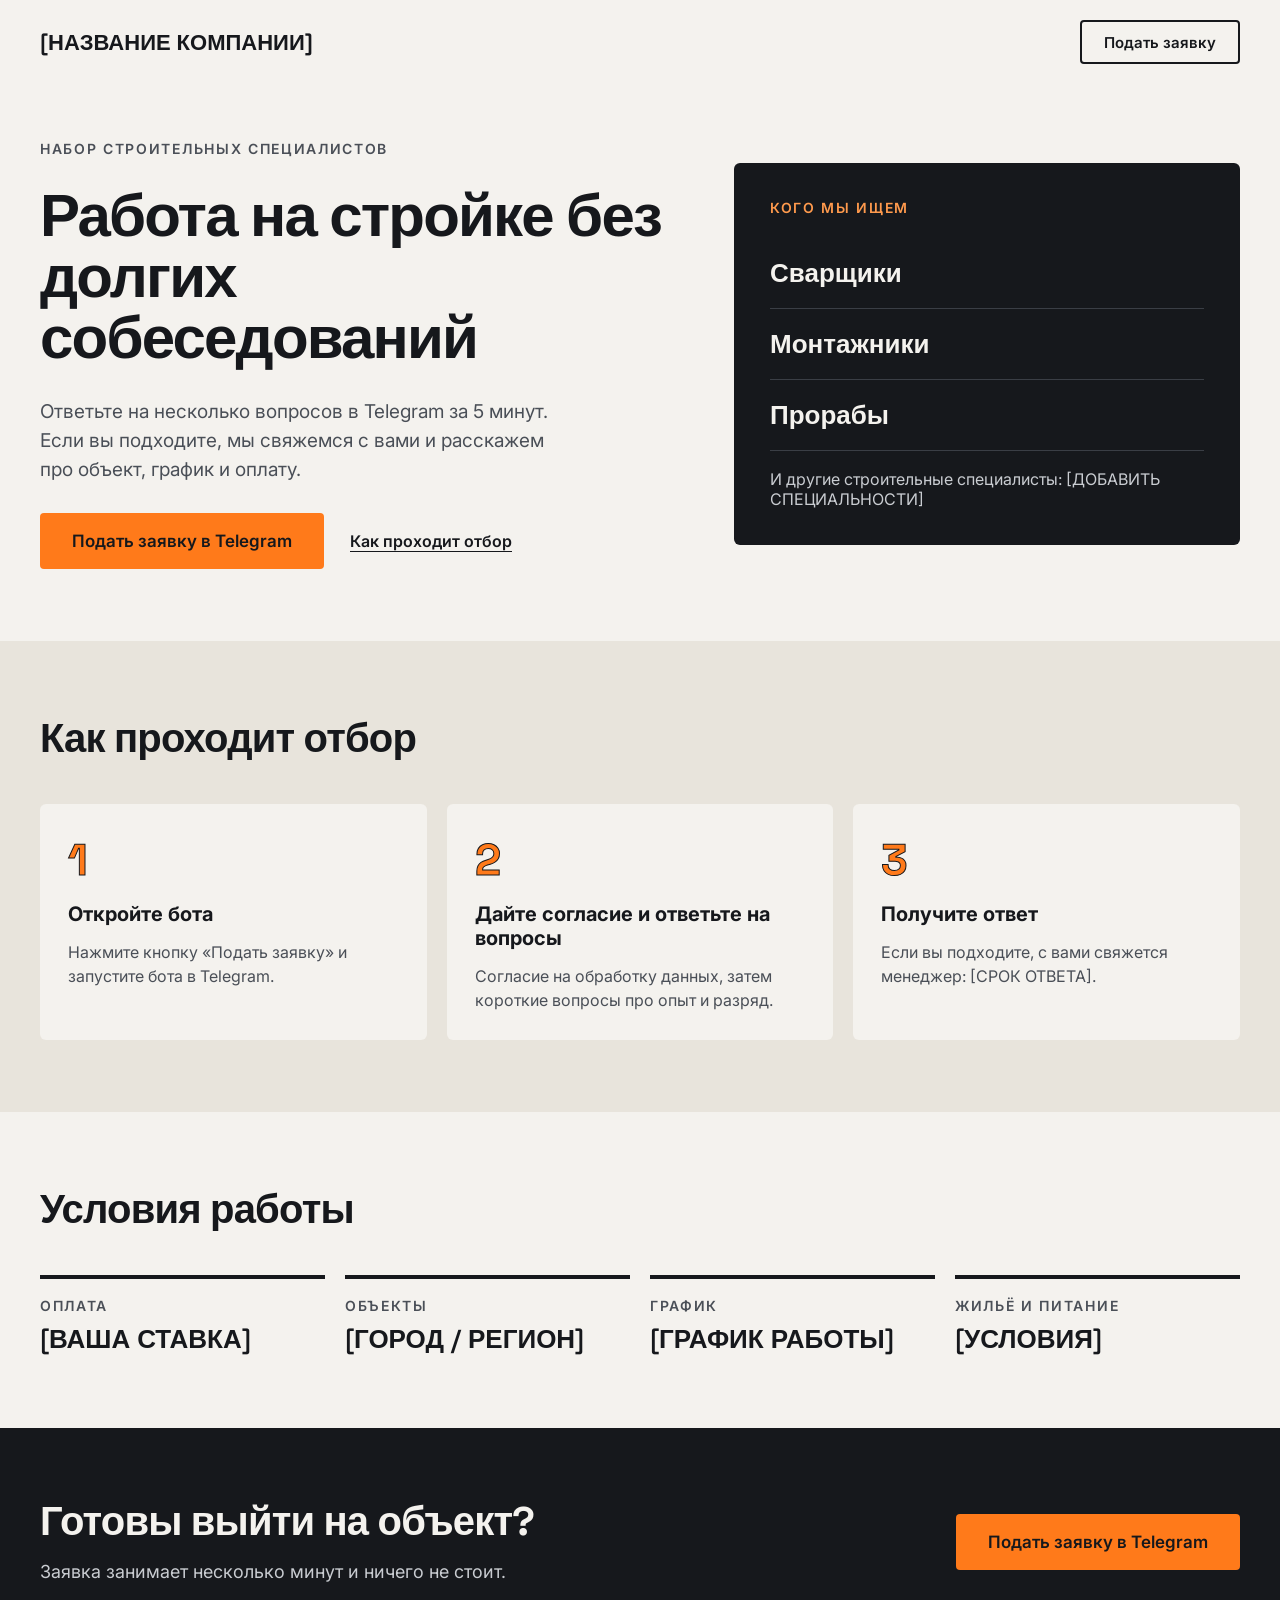
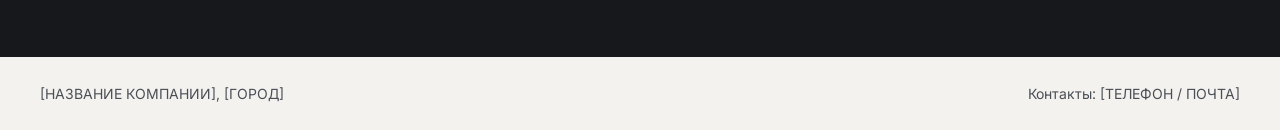
==== index.html @ 2d402ecb "Add files via upload" ====
<!doctype html>
<html lang="ru">
<head>
<meta charset="utf-8">
<meta name="viewport" content="width=device-width, initial-scale=1">
<title>Набор строителей</title>
<meta name="description" content="Набор строительных специалистов: сварщики, монтажники, прорабы. Заявка через Telegram за 5 минут.">
<link rel="preconnect" href="https://fonts.googleapis.com">
<link rel="preconnect" href="https://fonts.gstatic.com" crossorigin>
<link rel="stylesheet" href="https://fonts.googleapis.com/css2?family=Inter:wght@400;500;600&family=Space+Grotesk:wght@600;700&display=swap">
<style>
:root{--accent:#FF7A1A;--ink:#16181C;--bg:#F4F2EE;--bg2:#E8E4DC;--muted:#4A4F57}
*{box-sizing:border-box}
body{margin:0;background:var(--bg);color:var(--ink);font-family:'Inter',system-ui,sans-serif}
a{color:inherit;text-decoration:none}
a:focus-visible{outline:3px solid var(--ink);outline-offset:3px}
h1,h2{font-family:'Space Grotesk',sans-serif;font-weight:700;margin:0}
.wrap{width:100%;max-width:1200px;margin:0 auto}
.sec{padding:72px 24px}
.row{display:flex;flex-wrap:wrap;gap:20px}
.col{flex:1 1 240px;min-width:0}
.btn{display:inline-flex;align-items:center;justify-content:center;min-height:56px;padding:0 32px;background:var(--accent);color:var(--ink);border-radius:4px;font-weight:600;font-size:17px}
.btn-line{min-height:44px;padding:0 22px;background:none;border:2px solid var(--ink);font-size:15px}
.eyebrow{font-weight:600;font-size:14px;letter-spacing:.12em;text-transform:uppercase;color:var(--muted)}
h2{font-size:40px;letter-spacing:-.02em}
.card{background:var(--bg);border-radius:6px;padding:28px;display:flex;flex-direction:column;gap:14px}
.num{font-family:'Space Grotesk',sans-serif;font-weight:700;font-size:44px;color:var(--accent);-webkit-text-stroke:1px var(--ink)}
.card b{font-size:20px}
.card span{font-size:16px;line-height:1.5;color:var(--muted)}
.cond{border-top:4px solid var(--ink);padding-top:18px;display:flex;flex-direction:column;gap:8px}
.cond .eyebrow{font-size:14px}
.cond div:last-child{font-family:'Space Grotesk',sans-serif;font-weight:600;font-size:26px}
.job{padding:18px 0;border-bottom:1px solid #3A3E45;font-family:'Space Grotesk',sans-serif;font-weight:600;font-size:26px}
@media (max-width:640px){h1{font-size:40px!important}h2{font-size:30px}.sec{padding:48px 20px}}
</style>
</head>
<body>

<header style="padding:20px 24px">
<div class="wrap" style="display:flex;flex-wrap:wrap;align-items:center;justify-content:space-between;gap:16px">
<div style="font-family:'Space Grotesk',sans-serif;font-weight:700;font-size:22px">[НАЗВАНИЕ КОМПАНИИ]</div>
<a class="btn btn-line" href="https://t.me/your_bot">Подать заявку</a>
</div>
</header>

<main>
<section style="padding:56px 24px 72px">
<div class="wrap" style="display:flex;flex-wrap:wrap;align-items:center;gap:48px">
<div style="flex:1 1 480px;min-width:0;display:flex;flex-direction:column;gap:28px">
<div class="eyebrow">Набор строительных специалистов</div>
<h1 style="font-size:60px;line-height:1.02;letter-spacing:-.03em;margin:0;font-family:'Space Grotesk',sans-serif">Работа на стройке без долгих собеседований</h1>
<p style="margin:0;font-size:19px;line-height:1.55;color:var(--muted);max-width:540px">Ответьте на несколько вопросов в Telegram за 5 минут. Если вы подходите, мы свяжемся с вами и расскажем про объект, график и оплату.</p>
<div style="display:flex;flex-wrap:wrap;gap:14px;align-items:center">
<a class="btn" href="https://t.me/your_bot">Подать заявку в Telegram</a>
<a href="#how" style="display:inline-flex;align-items:center;min-height:56px;padding:0 12px;font-weight:600;font-size:16px;text-decoration:underline;text-underline-offset:4px">Как проходит отбор</a>
</div>
</div>
<div style="flex:1 1 340px;min-width:0;background:var(--ink);color:var(--bg);border-radius:6px;padding:36px">
<div class="eyebrow" style="color:#FF9A4D;margin-bottom:22px">Кого мы ищем</div>
<div class="job">Сварщики</div>
<div class="job">Монтажники</div>
<div class="job">Прорабы</div>
<div style="padding-top:18px;font-size:16px;color:#C9CCD1">И другие строительные специалисты: [ДОБАВИТЬ СПЕЦИАЛЬНОСТИ]</div>
</div>
</div>
</section>

<section id="how" class="sec" style="background:var(--bg2)">
<div class="wrap" style="display:flex;flex-direction:column;gap:40px">
<h2>Как проходит отбор</h2>
<div class="row">
<div class="col card"><div class="num">1</div><b>Откройте бота</b><span>Нажмите кнопку «Подать заявку» и запустите бота в Telegram.</span></div>
<div class="col card"><div class="num">2</div><b>Дайте согласие и ответьте на вопросы</b><span>Согласие на обработку данных, затем короткие вопросы про опыт и разряд.</span></div>
<div class="col card"><div class="num">3</div><b>Получите ответ</b><span>Если вы подходите, с вами свяжется менеджер: [СРОК ОТВЕТА].</span></div>
</div>
</div>
</section>

<section class="sec">
<div class="wrap" style="display:flex;flex-direction:column;gap:40px">
<h2>Условия работы</h2>
<div class="row">
<div class="col cond"><div class="eyebrow">Оплата</div><div>[ВАША СТАВКА]</div></div>
<div class="col cond"><div class="eyebrow">Объекты</div><div>[ГОРОД / РЕГИОН]</div></div>
<div class="col cond"><div class="eyebrow">График</div><div>[ГРАФИК РАБОТЫ]</div></div>
<div class="col cond"><div class="eyebrow">Жильё и питание</div><div>[УСЛОВИЯ]</div></div>
</div>
</div>
</section>

<section class="sec" style="background:var(--ink);color:var(--bg)">
<div class="wrap" style="display:flex;flex-wrap:wrap;align-items:center;justify-content:space-between;gap:32px">
<div style="flex:1 1 420px;min-width:0;display:flex;flex-direction:column;gap:14px">
<h2 style="line-height:1.1">Готовы выйти на объект?</h2>
<div style="font-size:18px;line-height:1.5;color:#C9CCD1">Заявка занимает несколько минут и ничего не стоит.</div>
</div>
<a class="btn" href="https://t.me/your_bot">Подать заявку в Telegram</a>
</div>
</section>
</main>

<footer style="padding:28px 24px">
<div class="wrap" style="display:flex;flex-wrap:wrap;justify-content:space-between;gap:12px;font-size:14px;color:var(--muted)">
<div>[НАЗВАНИЕ КОМПАНИИ], [ГОРОД]</div>
<div>Контакты: [ТЕЛЕФОН / ПОЧТА]</div>
</div>
</footer>

</body>
</html>
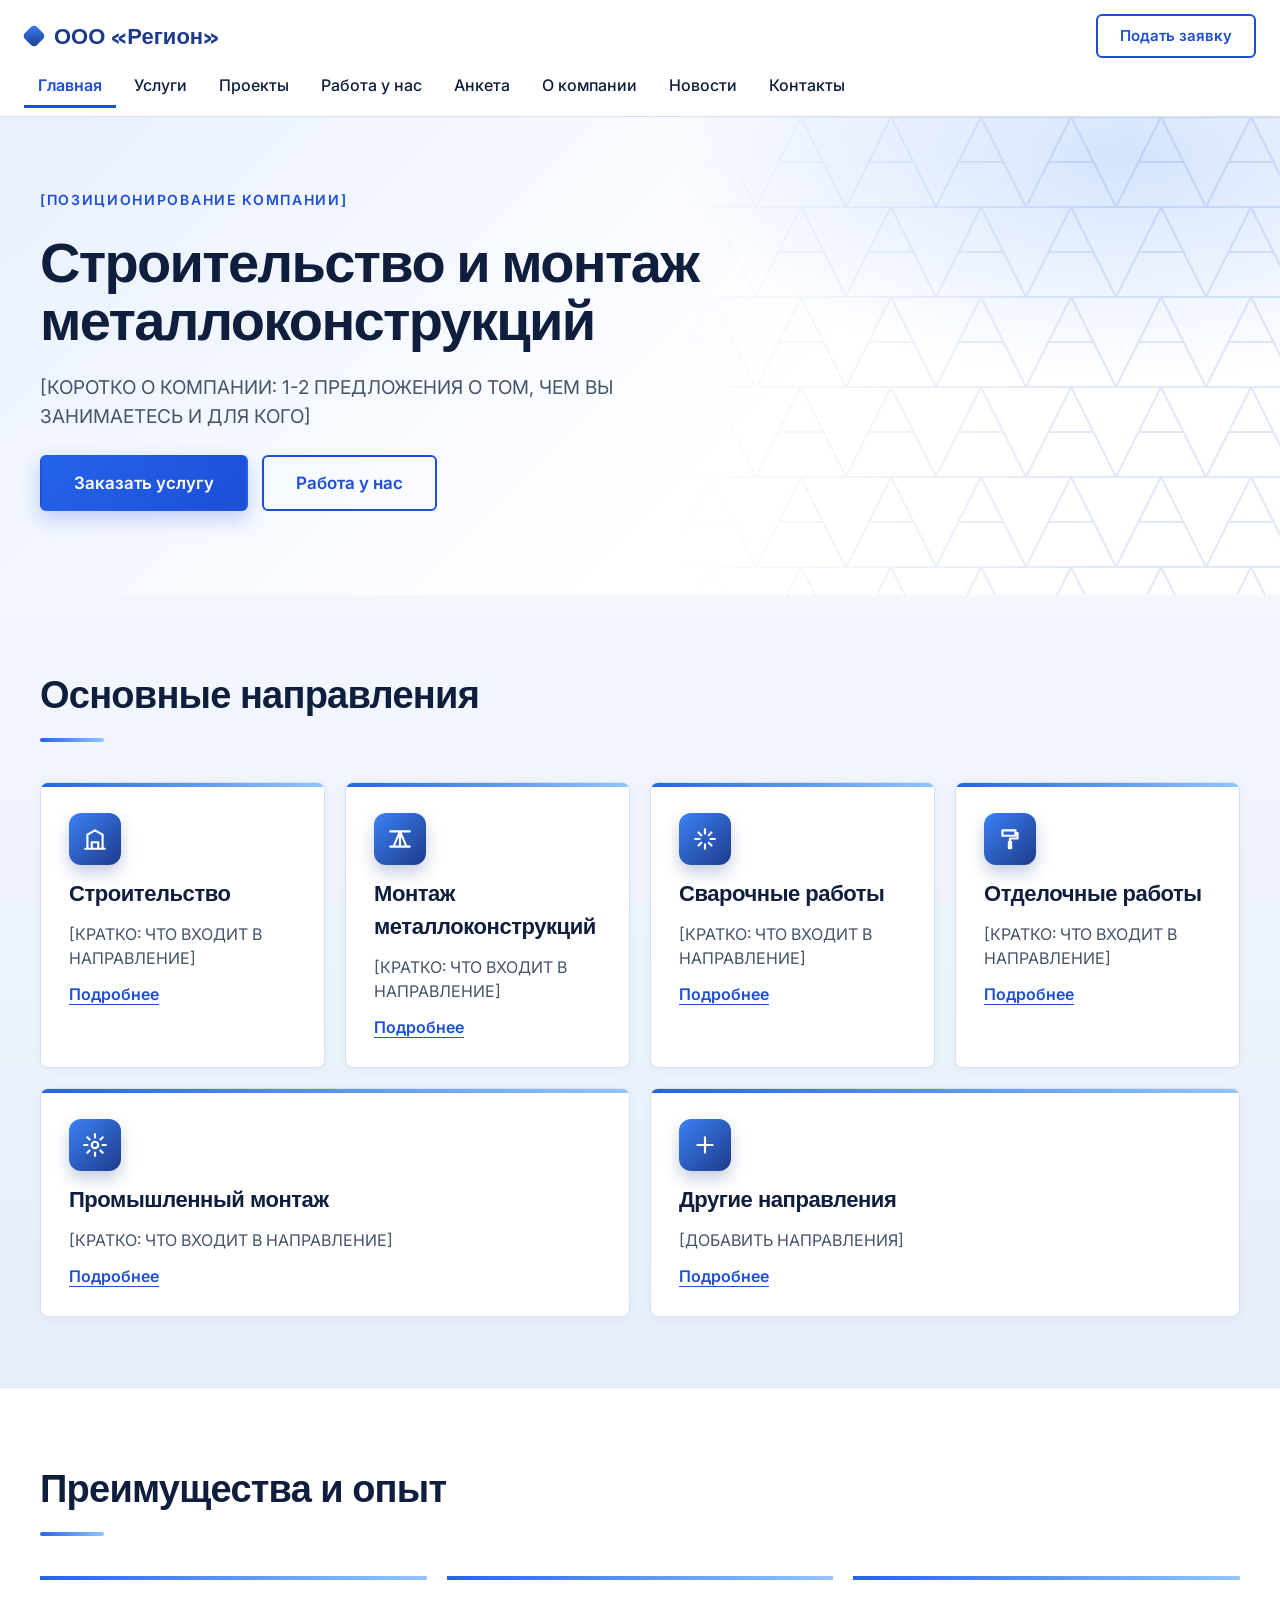
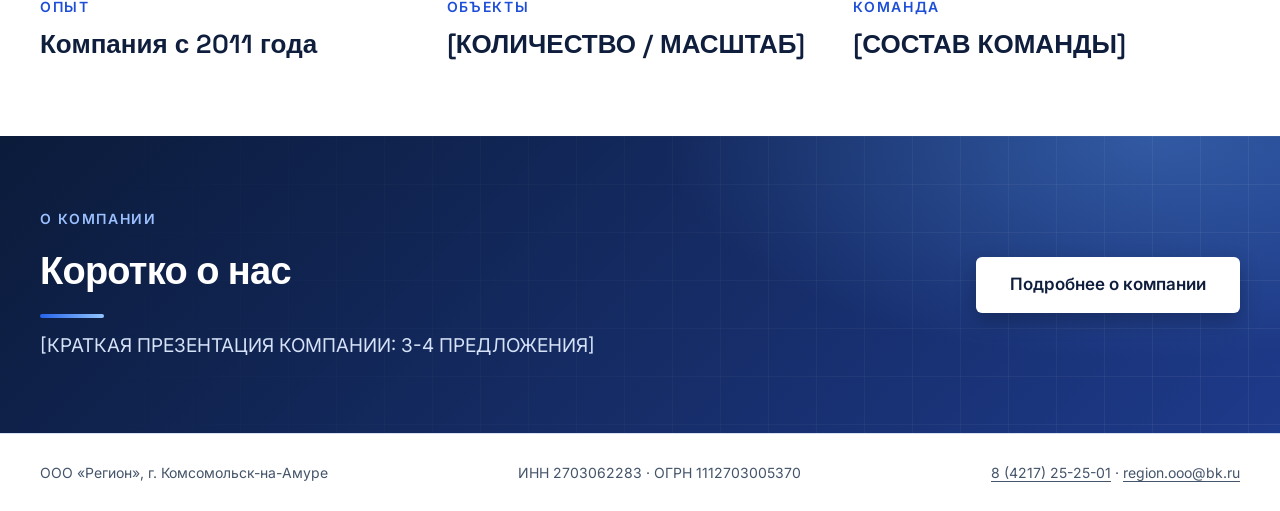
==== commit 854be712: "Add files via upload" ====
--- a/index.html
+++ b/index.html
@@ -1,110 +1,32 @@
- <!doctype html>
+<!doctype html>
 <html lang="ru">
 <head>
 <meta charset="utf-8">
 <meta name="viewport" content="width=device-width, initial-scale=1">
-<title>Набор строителей</title>
-<meta name="description" content="Набор строительных специалистов: сварщики, монтажники, прорабы. Заявка через Telegram за 5 минут.">
+<title>ООО «Регион» | Строительство и монтаж</title>
+<meta name="description" content="Строительство, монтаж металлоконструкций, сварочные и отделочные работы. Работа для строителей.">
 <link rel="preconnect" href="https://fonts.googleapis.com">
 <link rel="preconnect" href="https://fonts.gstatic.com" crossorigin>
 <link rel="stylesheet" href="https://fonts.googleapis.com/css2?family=Inter:wght@400;500;600&family=Space+Grotesk:wght@600;700&display=swap">
-<style>
-:root{--accent:#FF7A1A;--ink:#16181C;--bg:#F4F2EE;--bg2:#E8E4DC;--muted:#4A4F57}
-*{box-sizing:border-box}
-body{margin:0;background:var(--bg);color:var(--ink);font-family:'Inter',system-ui,sans-serif}
-a{color:inherit;text-decoration:none}
-a:focus-visible{outline:3px solid var(--ink);outline-offset:3px}
-h1,h2{font-family:'Space Grotesk',sans-serif;font-weight:700;margin:0}
-.wrap{width:100%;max-width:1200px;margin:0 auto}
-.sec{padding:72px 24px}
-.row{display:flex;flex-wrap:wrap;gap:20px}
-.col{flex:1 1 240px;min-width:0}
-.btn{display:inline-flex;align-items:center;justify-content:center;min-height:56px;padding:0 32px;background:var(--accent);color:var(--ink);border-radius:4px;font-weight:600;font-size:17px}
-.btn-line{min-height:44px;padding:0 22px;background:none;border:2px solid var(--ink);font-size:15px}
-.eyebrow{font-weight:600;font-size:14px;letter-spacing:.12em;text-transform:uppercase;color:var(--muted)}
-h2{font-size:40px;letter-spacing:-.02em}
-.card{background:var(--bg);border-radius:6px;padding:28px;display:flex;flex-direction:column;gap:14px}
-.num{font-family:'Space Grotesk',sans-serif;font-weight:700;font-size:44px;color:var(--accent);-webkit-text-stroke:1px var(--ink)}
-.card b{font-size:20px}
-.card span{font-size:16px;line-height:1.5;color:var(--muted)}
-.cond{border-top:4px solid var(--ink);padding-top:18px;display:flex;flex-direction:column;gap:8px}
-.cond .eyebrow{font-size:14px}
-.cond div:last-child{font-family:'Space Grotesk',sans-serif;font-weight:600;font-size:26px}
-.job{padding:18px 0;border-bottom:1px solid #3A3E45;font-family:'Space Grotesk',sans-serif;font-weight:600;font-size:26px}
-@media (max-width:640px){h1{font-size:40px!important}h2{font-size:30px}.sec{padding:48px 20px}}
-</style>
+<link rel="stylesheet" href="style.css">
 </head>
 <body>
-
-<header style="padding:20px 24px">
-<div class="wrap" style="display:flex;flex-wrap:wrap;align-items:center;justify-content:space-between;gap:16px">
-<div style="font-family:'Space Grotesk',sans-serif;font-weight:700;font-size:22px">[НАЗВАНИЕ КОМПАНИИ]</div>
+<header>
+<div class="top">
+<a class="logo" href="index.html">ООО «Регион»</a>
 <a class="btn btn-line" href="https://t.me/your_bot">Подать заявку</a>
 </div>
+<nav class="menu" aria-label="Разделы сайта"><a href="index.html" aria-current="page">Главная</a><a href="uslugi.html">Услуги</a><a href="proekty.html">Проекты</a><a href="rabota.html">Работа у нас</a><a href="anketa.html">Анкета</a><a href="o-kompanii.html">О компании</a><a href="novosti.html">Новости</a><a href="kontakty.html">Контакты</a></nav>
 </header>
-
 <main>
-<section style="padding:56px 24px 72px">
-<div class="wrap" style="display:flex;flex-wrap:wrap;align-items:center;gap:48px">
-<div style="flex:1 1 480px;min-width:0;display:flex;flex-direction:column;gap:28px">
-<div class="eyebrow">Набор строительных специалистов</div>
-<h1 style="font-size:60px;line-height:1.02;letter-spacing:-.03em;margin:0;font-family:'Space Grotesk',sans-serif">Работа на стройке без долгих собеседований</h1>
-<p style="margin:0;font-size:19px;line-height:1.55;color:var(--muted);max-width:540px">Ответьте на несколько вопросов в Telegram за 5 минут. Если вы подходите, мы свяжемся с вами и расскажем про объект, график и оплату.</p>
-<div style="display:flex;flex-wrap:wrap;gap:14px;align-items:center">
-<a class="btn" href="https://t.me/your_bot">Подать заявку в Telegram</a>
-<a href="#how" style="display:inline-flex;align-items:center;min-height:56px;padding:0 12px;font-weight:600;font-size:16px;text-decoration:underline;text-underline-offset:4px">Как проходит отбор</a>
-</div>
-</div>
-<div style="flex:1 1 340px;min-width:0;background:var(--ink);color:var(--bg);border-radius:6px;padding:36px">
-<div class="eyebrow" style="color:#FF9A4D;margin-bottom:22px">Кого мы ищем</div>
-<div class="job">Сварщики</div>
-<div class="job">Монтажники</div>
-<div class="job">Прорабы</div>
-<div style="padding-top:18px;font-size:16px;color:#C9CCD1">И другие строительные специалисты: [ДОБАВИТЬ СПЕЦИАЛЬНОСТИ]</div>
-</div>
-</div>
-</section>
-
-<section id="how" class="sec" style="background:var(--bg2)">
-<div class="wrap" style="display:flex;flex-direction:column;gap:40px">
-<h2>Как проходит отбор</h2>
-<div class="row">
-<div class="col card"><div class="num">1</div><b>Откройте бота</b><span>Нажмите кнопку «Подать заявку» и запустите бота в Telegram.</span></div>
-<div class="col card"><div class="num">2</div><b>Дайте согласие и ответьте на вопросы</b><span>Согласие на обработку данных, затем короткие вопросы про опыт и разряд.</span></div>
-<div class="col card"><div class="num">3</div><b>Получите ответ</b><span>Если вы подходите, с вами свяжется менеджер: [СРОК ОТВЕТА].</span></div>
-</div>
-</div>
-</section>
-
-<section class="sec">
-<div class="wrap" style="display:flex;flex-direction:column;gap:40px">
-<h2>Условия работы</h2>
-<div class="row">
-<div class="col cond"><div class="eyebrow">Оплата</div><div>[ВАША СТАВКА]</div></div>
-<div class="col cond"><div class="eyebrow">Объекты</div><div>[ГОРОД / РЕГИОН]</div></div>
-<div class="col cond"><div class="eyebrow">График</div><div>[ГРАФИК РАБОТЫ]</div></div>
-<div class="col cond"><div class="eyebrow">Жильё и питание</div><div>[УСЛОВИЯ]</div></div>
-</div>
-</div>
-</section>
-
-<section class="sec" style="background:var(--ink);color:var(--bg)">
-<div class="wrap" style="display:flex;flex-wrap:wrap;align-items:center;justify-content:space-between;gap:32px">
-<div style="flex:1 1 420px;min-width:0;display:flex;flex-direction:column;gap:14px">
-<h2 style="line-height:1.1">Готовы выйти на объект?</h2>
-<div style="font-size:18px;line-height:1.5;color:#C9CCD1">Заявка занимает несколько минут и ничего не стоит.</div>
-</div>
-<a class="btn" href="https://t.me/your_bot">Подать заявку в Telegram</a>
-</div>
-</section>
+<section class="hero"><div class="wrap"><div class="eyebrow">[ПОЗИЦИОНИРОВАНИЕ КОМПАНИИ]</div><h1>Строительство и монтаж металлоконструкций</h1><p class="lead">[КОРОТКО О КОМПАНИИ: 1-2 ПРЕДЛОЖЕНИЯ О ТОМ, ЧЕМ ВЫ ЗАНИМАЕТЕСЬ И ДЛЯ КОГО]</p><div class="btns"><a class="btn" href="kontakty.html">Заказать услугу</a><a class="btn btn-ghost" href="rabota.html">Работа у нас</a></div></div></section><section class="sec alt"><div class="wrap stack"><h2>Основные направления</h2><div class="row"><div class="col card"><div class="ico i1"></div><h3>Строительство</h3><p>[КРАТКО: ЧТО ВХОДИТ В НАПРАВЛЕНИЕ]</p><a class="more" href="uslugi.html">Подробнее</a></div><div class="col card"><div class="ico i2"></div><h3>Монтаж металлоконструкций</h3><p>[КРАТКО: ЧТО ВХОДИТ В НАПРАВЛЕНИЕ]</p><a class="more" href="uslugi.html">Подробнее</a></div><div class="col card"><div class="ico i3"></div><h3>Сварочные работы</h3><p>[КРАТКО: ЧТО ВХОДИТ В НАПРАВЛЕНИЕ]</p><a class="more" href="uslugi.html">Подробнее</a></div><div class="col card"><div class="ico i4"></div><h3>Отделочные работы</h3><p>[КРАТКО: ЧТО ВХОДИТ В НАПРАВЛЕНИЕ]</p><a class="more" href="uslugi.html">Подробнее</a></div><div class="col card"><div class="ico i5"></div><h3>Промышленный монтаж</h3><p>[КРАТКО: ЧТО ВХОДИТ В НАПРАВЛЕНИЕ]</p><a class="more" href="uslugi.html">Подробнее</a></div><div class="col card"><div class="ico i6"></div><h3>Другие направления</h3><p>[ДОБАВИТЬ НАПРАВЛЕНИЯ]</p><a class="more" href="uslugi.html">Подробнее</a></div></div></div></section><section class="sec"><div class="wrap stack"><h2>Преимущества и опыт</h2><div class="row"><div class="col cond"><div class="eyebrow">Опыт</div><div class="big">Компания с 2011 года</div></div><div class="col cond"><div class="eyebrow">Объекты</div><div class="big">[КОЛИЧЕСТВО / МАСШТАБ]</div></div><div class="col cond"><div class="eyebrow">Команда</div><div class="big">[СОСТАВ КОМАНДЫ]</div></div></div></div></section><section class="sec dark"><div class="wrap row" style="align-items:center;justify-content:space-between"><div class="col stack" style="gap:14px"><div class="eyebrow">О компании</div><h2>Коротко о нас</h2><p class="lead">[КРАТКАЯ ПРЕЗЕНТАЦИЯ КОМПАНИИ: 3-4 ПРЕДЛОЖЕНИЯ]</p></div><div class="btns"><a class="btn" href="o-kompanii.html">Подробнее о компании</a></div></div></section>
 </main>
-
-<footer style="padding:28px 24px">
-<div class="wrap" style="display:flex;flex-wrap:wrap;justify-content:space-between;gap:12px;font-size:14px;color:var(--muted)">
-<div>[НАЗВАНИЕ КОМПАНИИ], [ГОРОД]</div>
-<div>Контакты: [ТЕЛЕФОН / ПОЧТА]</div>
+<footer>
+<div class="wrap">
+<div>ООО «Регион», г. Комсомольск-на-Амуре</div>
+<div>ИНН 2703062283 · ОГРН 1112703005370</div>
+<div><a href="tel:+74217252501">8 (4217) 25-25-01</a> · <a href="mailto:region.ooo@bk.ru">region.ooo@bk.ru</a></div>
 </div>
 </footer>
-
 </body>
 </html>
--- a/style.css
+++ b/style.css
@@ -0,0 +1,81 @@
+:root{--accent:#1D4ED8;--accent2:#2563EB;--accent-dark:#1E3A8A;--ink:#0F1E3D;--bg:#FFFFFF;--bg2:#EEF3FA;--line:#D6E0F0;--muted:#44546A;--grad:linear-gradient(135deg,#3B82F6 0%,#1E3A8A 100%);--bar:linear-gradient(90deg,#2563EB,#93C5FD)}
+*{box-sizing:border-box}
+html{scroll-behavior:smooth}
+body{margin:0;background:var(--bg);color:var(--ink);font-family:'Inter',system-ui,sans-serif;line-height:1.5}
+a{color:inherit;text-decoration:none}
+a:focus-visible{outline:3px solid var(--accent);outline-offset:3px}
+h1,h2,h3{font-family:'Space Grotesk',sans-serif;font-weight:700;margin:0;letter-spacing:-.02em}
+h1{font-size:56px;line-height:1.04;letter-spacing:-.03em}
+h2{font-size:38px}
+.sec h2::after{content:"";display:block;width:64px;height:4px;border-radius:2px;background:var(--bar);margin-top:14px}
+h3{font-size:22px}
+p{margin:0}
+.wrap{width:100%;max-width:1200px;margin:0 auto}
+.sec{padding:72px 24px}
+.alt{background:linear-gradient(180deg,#F3F7FD 0%,#E6EEF9 100%)}
+.dark{position:relative;overflow:hidden;color:#fff;background:radial-gradient(700px 320px at 90% 0%,rgba(96,165,250,.35),transparent 70%),linear-gradient(135deg,#0B1B3A 0%,#1E3A8A 100%)}
+.dark::before{content:"";position:absolute;inset:0;background-image:linear-gradient(rgba(255,255,255,.06) 1px,transparent 1px),linear-gradient(90deg,rgba(255,255,255,.06) 1px,transparent 1px);background-size:48px 48px;-webkit-mask-image:linear-gradient(90deg,transparent,#000);mask-image:linear-gradient(90deg,transparent,#000)}
+.dark>.wrap{position:relative}
+.stack{display:flex;flex-direction:column;gap:40px}
+.row{display:flex;flex-wrap:wrap;gap:20px}
+.col{flex:1 1 280px;min-width:0}
+.eyebrow{font-weight:600;font-size:14px;letter-spacing:.12em;text-transform:uppercase;color:var(--accent)}
+.dark .eyebrow{color:#9CC0FF}
+.lead{font-size:19px;color:var(--muted);max-width:640px}
+.dark .lead{color:#D5E2F7}
+.btn{display:inline-flex;align-items:center;justify-content:center;min-height:56px;padding:0 32px;background:linear-gradient(135deg,#2563EB,#1D4ED8);color:#fff;border:2px solid transparent;border-radius:6px;font-weight:600;font-size:17px;box-shadow:0 8px 20px rgba(29,78,216,.25);transition:transform .15s,box-shadow .15s}
+.btn:hover{transform:translateY(-2px);box-shadow:0 12px 26px rgba(29,78,216,.35)}
+.btn-line{background:none;color:var(--accent);border-color:var(--accent);min-height:44px;padding:0 22px;font-size:15px;box-shadow:none}
+.btn-line:hover{background:var(--accent);color:#fff;box-shadow:none;transform:none}
+.btn-ghost{background:none;color:var(--accent);border-color:var(--accent);box-shadow:none}
+.btn-ghost:hover{background:var(--accent);color:#fff;box-shadow:none;transform:none}
+.dark .btn{background:#fff;color:var(--ink);box-shadow:0 8px 20px rgba(0,0,0,.25)}
+.btns{display:flex;flex-wrap:wrap;gap:14px;align-items:center}
+header{position:sticky;top:0;z-index:10;background:rgba(255,255,255,.94);backdrop-filter:blur(8px);border-bottom:1px solid var(--line)}
+.top{display:flex;flex-wrap:wrap;align-items:center;justify-content:space-between;gap:12px;padding:14px 24px 6px}
+.logo{display:inline-flex;align-items:center;gap:10px;font-family:'Space Grotesk',sans-serif;font-weight:700;font-size:22px;color:var(--accent-dark)}
+.logo::before{content:"";width:20px;height:20px;border-radius:5px;background:var(--grad);transform:rotate(45deg) scale(.85)}
+.menu{display:flex;gap:4px;overflow-x:auto;padding:0 24px 8px;scrollbar-width:thin}
+.menu a{flex:none;display:inline-flex;align-items:center;min-height:44px;padding:0 14px;font-weight:500;font-size:16px;border-bottom:3px solid transparent;white-space:nowrap}
+.menu a:hover{border-bottom-color:#9CB4E0}
+.menu a[aria-current="page"]{font-weight:600;color:var(--accent);border-bottom-color:var(--accent)}
+.hero{position:relative;overflow:hidden;padding:72px 24px 84px;background:radial-gradient(640px 320px at 88% 8%,rgba(59,130,246,.22),transparent 70%),linear-gradient(135deg,#E8F0FE 0%,#FFFFFF 60%)}
+.hero::after{content:"";position:absolute;top:0;bottom:0;right:0;width:48%;background-image:url("data:image/svg+xml,%3Csvg xmlns='http://www.w3.org/2000/svg' width='90' height='90' viewBox='0 0 90 90' fill='none' stroke='%231D4ED8' stroke-width='2'%3E%3Cpath d='M0 90L45 0L90 90M0 90H90M0 0H90M22 45H68'/%3E%3C/svg%3E");background-size:90px 90px;opacity:.13;-webkit-mask-image:linear-gradient(90deg,transparent,#000 70%);mask-image:linear-gradient(90deg,transparent,#000 70%);pointer-events:none}
+.hero .wrap{position:relative;z-index:1;display:flex;flex-direction:column;gap:24px}
+.card{position:relative;background:linear-gradient(var(--bar) top/100% 4px no-repeat),var(--bg);background:var(--bar) top/100% 4px no-repeat,var(--bg);border:1px solid var(--line);border-radius:8px;padding:30px 28px 28px;display:flex;flex-direction:column;gap:12px;box-shadow:0 2px 10px rgba(15,30,61,.04);transition:transform .15s,box-shadow .15s}
+.card:hover{transform:translateY(-3px);box-shadow:0 14px 30px rgba(15,30,61,.10)}
+.card p{color:var(--muted);font-size:16px}
+.card a.more{font-weight:600;color:var(--accent);text-decoration:underline;text-underline-offset:4px}
+.ico{position:relative;width:52px;height:52px;border-radius:12px;background:var(--grad);box-shadow:0 8px 16px rgba(30,58,138,.25)}
+.ico::after{content:"";position:absolute;inset:13px;background:#fff;-webkit-mask:var(--m) center/contain no-repeat;mask:var(--m) center/contain no-repeat}
+.i1{--m:url("data:image/svg+xml,%3Csvg xmlns='http://www.w3.org/2000/svg' viewBox='0 0 24 24' fill='none' stroke='black' stroke-width='2' stroke-linecap='round' stroke-linejoin='round'%3E%3Cpath d='M3 21h18M5 21V8l7-4 7 4v13M9 21v-6h6v6'/%3E%3C/svg%3E")}
+.i2{--m:url("data:image/svg+xml,%3Csvg xmlns='http://www.w3.org/2000/svg' viewBox='0 0 24 24' fill='none' stroke='black' stroke-width='2' stroke-linecap='round' stroke-linejoin='round'%3E%3Cpath d='M3 5h18M3 19h18M12 5v14M6 19l6-14 6 14'/%3E%3C/svg%3E")}
+.i3{--m:url("data:image/svg+xml,%3Csvg xmlns='http://www.w3.org/2000/svg' viewBox='0 0 24 24' fill='none' stroke='black' stroke-width='2' stroke-linecap='round' stroke-linejoin='round'%3E%3Cpath d='M12 3v4M12 17v4M3 12h4M17 12h4M6 6l2.5 2.5M15.5 15.5L18 18M18 6l-2.5 2.5M8.5 15.5L6 18'/%3E%3C/svg%3E")}
+.i4{--m:url("data:image/svg+xml,%3Csvg xmlns='http://www.w3.org/2000/svg' viewBox='0 0 24 24' fill='none' stroke='black' stroke-width='2' stroke-linecap='round' stroke-linejoin='round'%3E%3Cpath d='M5 4h12v5H5zM17 6.5h2v5h-7v3M11 14.5h2v6h-2z'/%3E%3C/svg%3E")}
+.i5{--m:url("data:image/svg+xml,%3Csvg xmlns='http://www.w3.org/2000/svg' viewBox='0 0 24 24' fill='none' stroke='black' stroke-width='2' stroke-linecap='round' stroke-linejoin='round'%3E%3Ccircle cx='12' cy='12' r='3'/%3E%3Cpath d='M12 2v3M12 19v3M2 12h3M19 12h3M4.9 4.9l2.1 2.1M17 17l2.1 2.1M19.1 4.9L17 7M7 17l-2.1 2.1'/%3E%3C/svg%3E")}
+.i6{--m:url("data:image/svg+xml,%3Csvg xmlns='http://www.w3.org/2000/svg' viewBox='0 0 24 24' fill='none' stroke='black' stroke-width='2' stroke-linecap='round' stroke-linejoin='round'%3E%3Cpath d='M12 5v14M5 12h14'/%3E%3C/svg%3E")}
+.num{font-family:'Space Grotesk',sans-serif;font-weight:700;font-size:48px;line-height:1;background:var(--grad);-webkit-background-clip:text;background-clip:text;-webkit-text-fill-color:transparent;color:var(--accent)}
+.cond{padding-top:20px;display:flex;flex-direction:column;gap:8px;background:var(--bar) top/100% 4px no-repeat}
+.cond .big{font-family:'Space Grotesk',sans-serif;font-weight:600;font-size:26px}
+.photo{height:180px;border-radius:6px;background:repeating-linear-gradient(135deg,rgba(255,255,255,.35) 0 12px,transparent 12px 24px),linear-gradient(135deg,#BFD3F5,#8FB0EA);color:#1E3A8A;display:flex;align-items:center;justify-content:center;font-weight:600;font-size:14px;letter-spacing:.08em}
+.list{display:flex;flex-direction:column}
+.list .item{display:flex;flex-wrap:wrap;align-items:center;justify-content:space-between;gap:16px;padding:20px 0;border-bottom:1px solid var(--line)}
+.list .item div:first-child{display:flex;flex-direction:column;gap:4px}
+.list .pay{color:var(--muted);font-size:16px}
+.checks{display:flex;flex-wrap:wrap;gap:12px}
+.checks span{background:var(--bg);border:1px solid var(--line);border-left:4px solid var(--accent2);border-radius:6px;padding:10px 16px;font-weight:500}
+footer{padding:28px 24px;font-size:14px;color:var(--muted);border-top:1px solid var(--line)}
+footer .wrap{display:flex;flex-wrap:wrap;justify-content:space-between;gap:12px}
+@media (max-width:700px){h1{font-size:38px}h2{font-size:28px}.sec{padding:48px 20px}.hero{padding:44px 20px 52px}.hero::after{width:70%;opacity:.08}.top{padding:12px 20px 4px}.menu{padding:0 20px 8px}.btn{width:100%}.btns{width:100%}}
+@media (prefers-reduced-motion:reduce){.btn,.card{transition:none}.btn:hover,.card:hover{transform:none}}
+.dl{display:flex;flex-direction:column;margin:0;border:1px solid var(--line);border-radius:8px;background:var(--bg);overflow:hidden}
+.dl .r{display:flex;flex-wrap:wrap;gap:4px 24px;padding:16px 24px;border-bottom:1px solid var(--line)}
+.dl .r:last-child{border-bottom:0}
+.dl .r:nth-child(even){background:#F7FAFE}
+.dl dt{flex:0 0 280px;font-weight:600;color:var(--muted)}
+.dl dd{flex:1 1 300px;margin:0;min-width:0;overflow-wrap:anywhere}
+.cond .big{overflow-wrap:anywhere}
+.cond .big.sm{font-size:20px;line-height:1.35}
+.cond .big a:hover{color:var(--accent)}
+footer a{text-decoration:underline;text-underline-offset:3px}
+@media (max-width:700px){.dl .r{padding:14px 18px}.dl dt{flex-basis:100%}}
